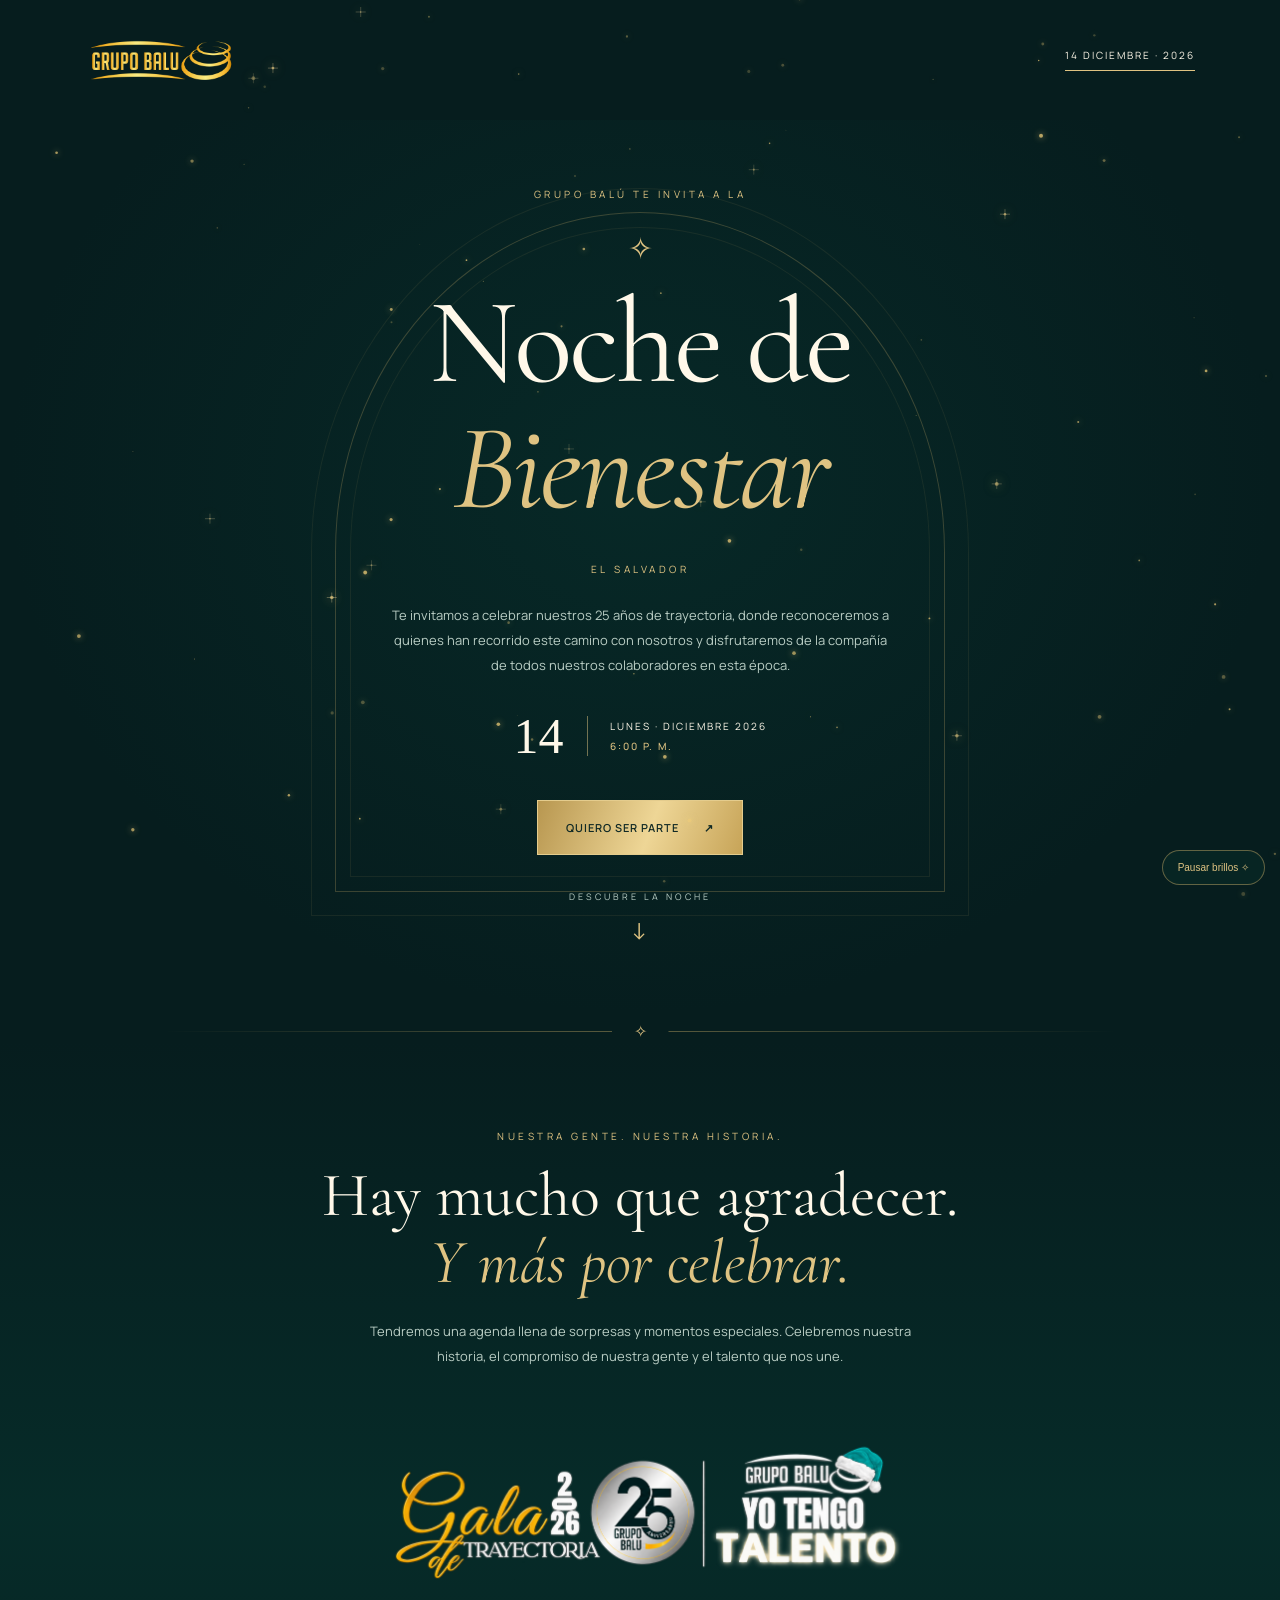
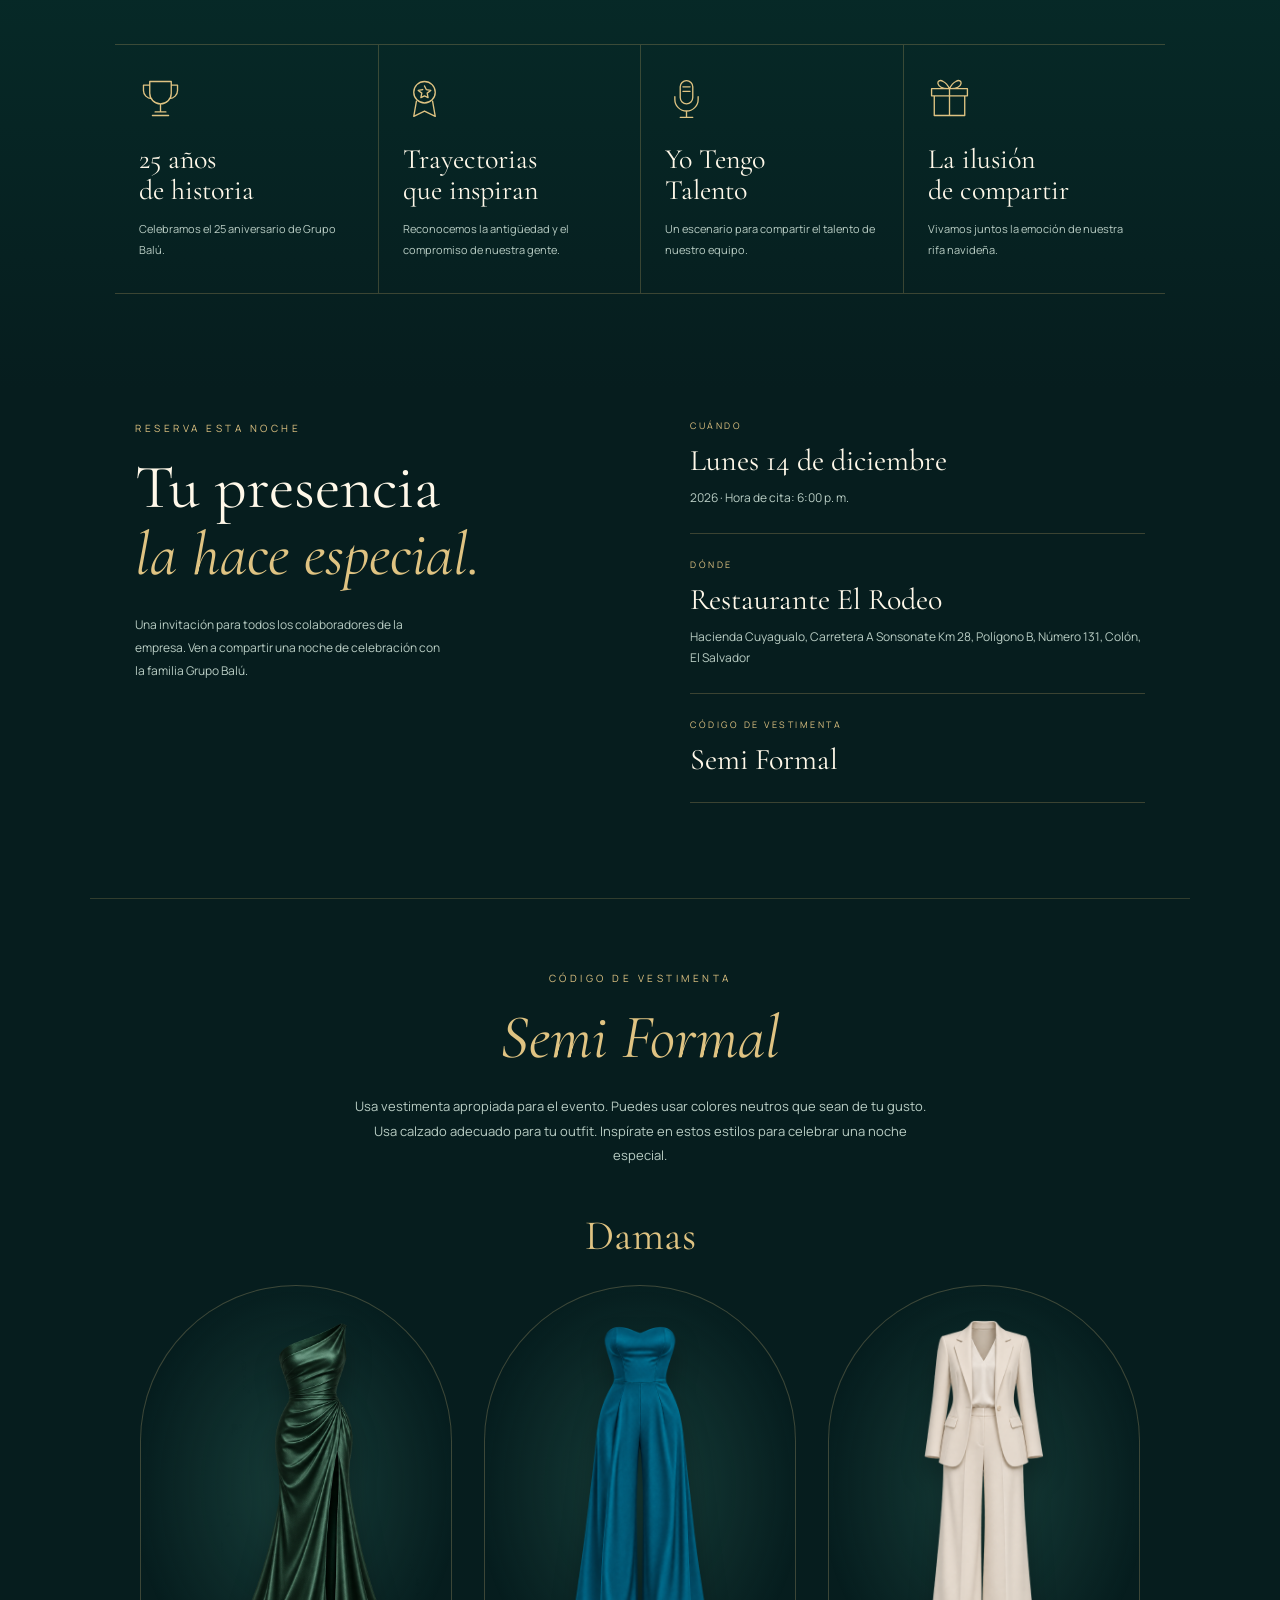
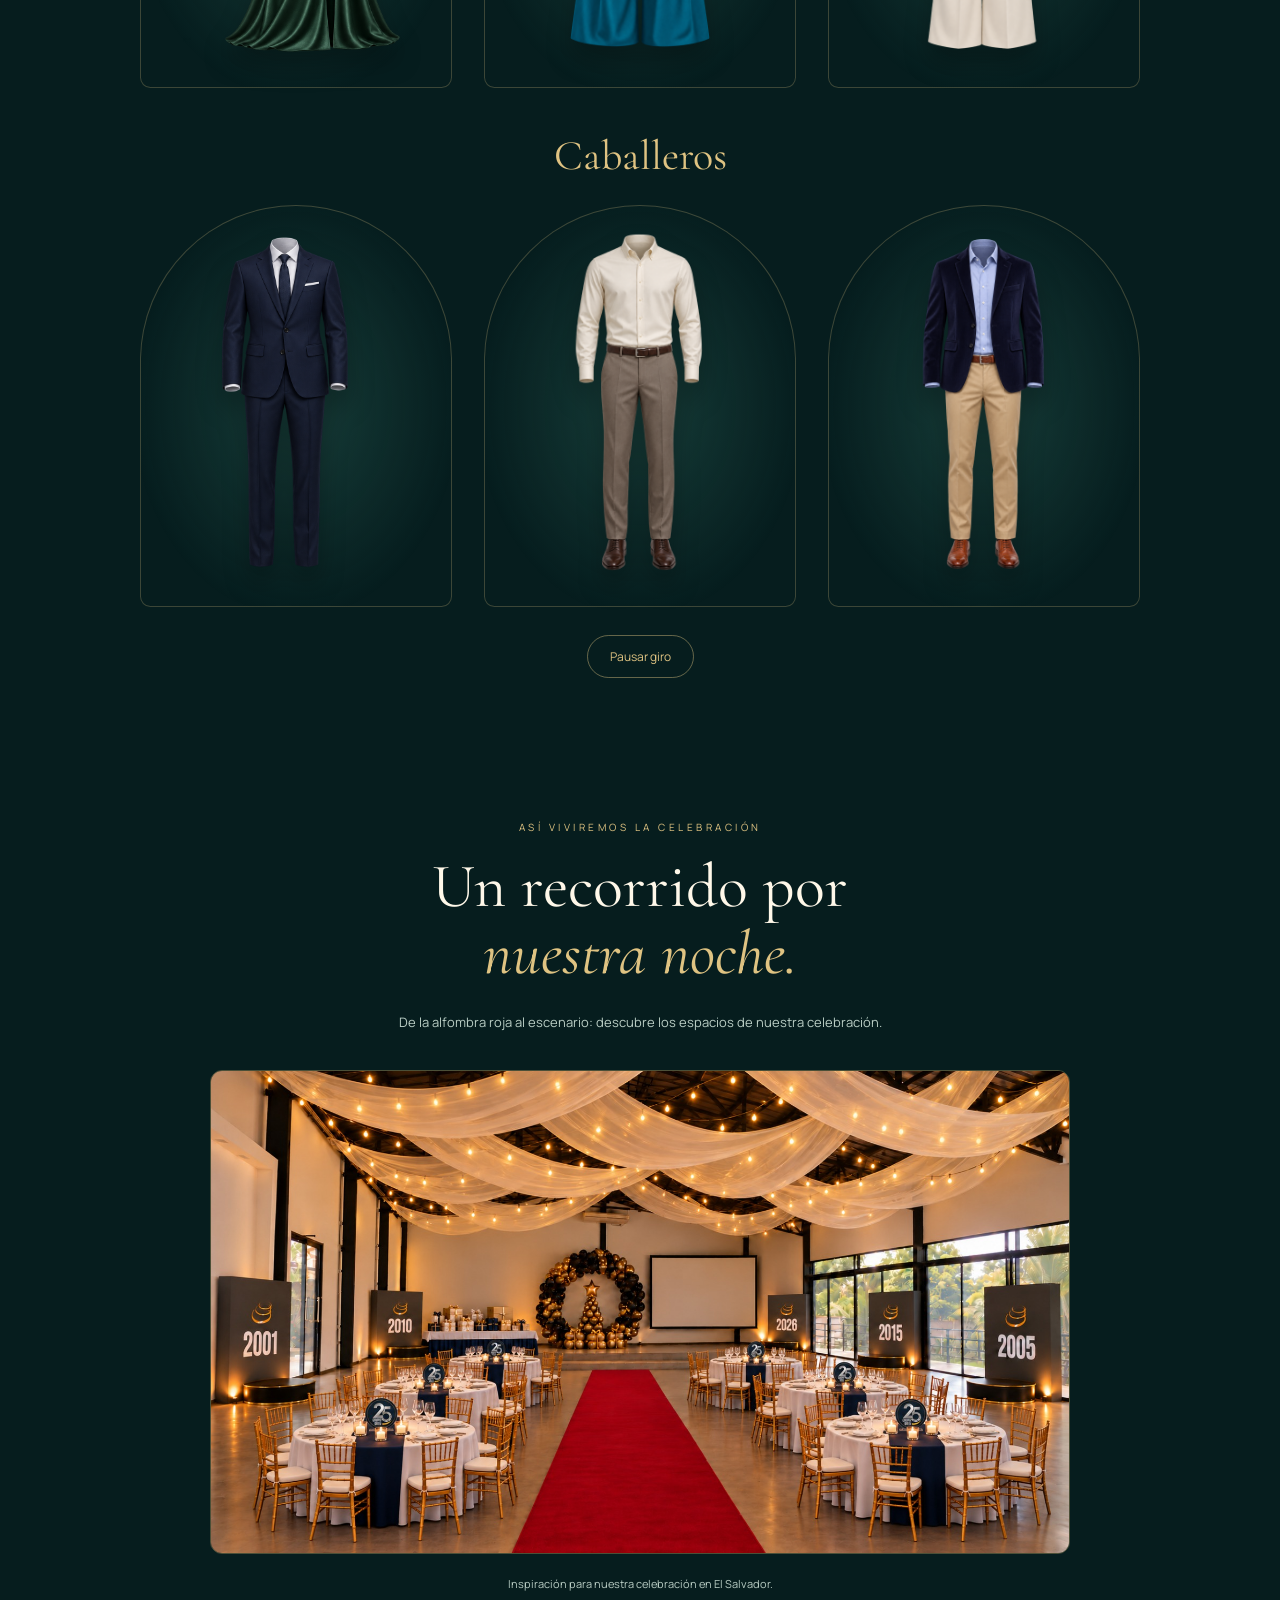
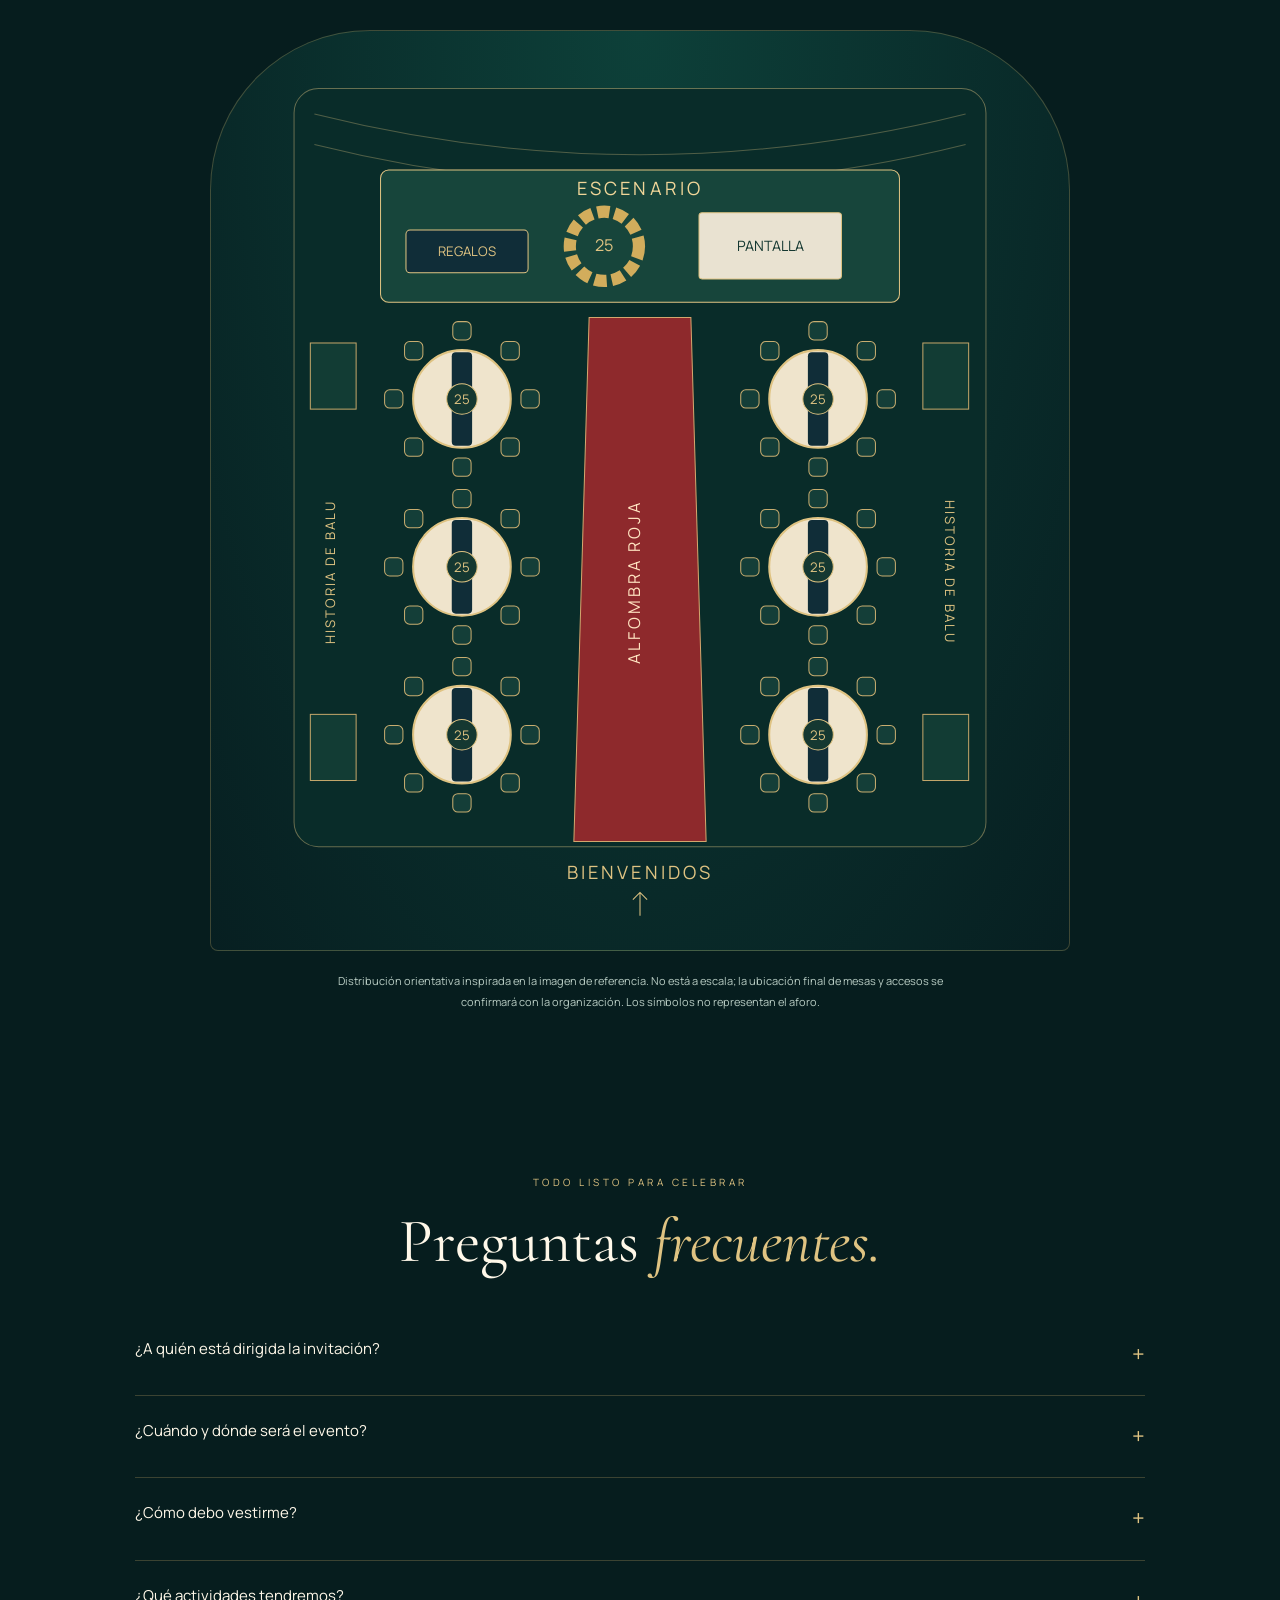
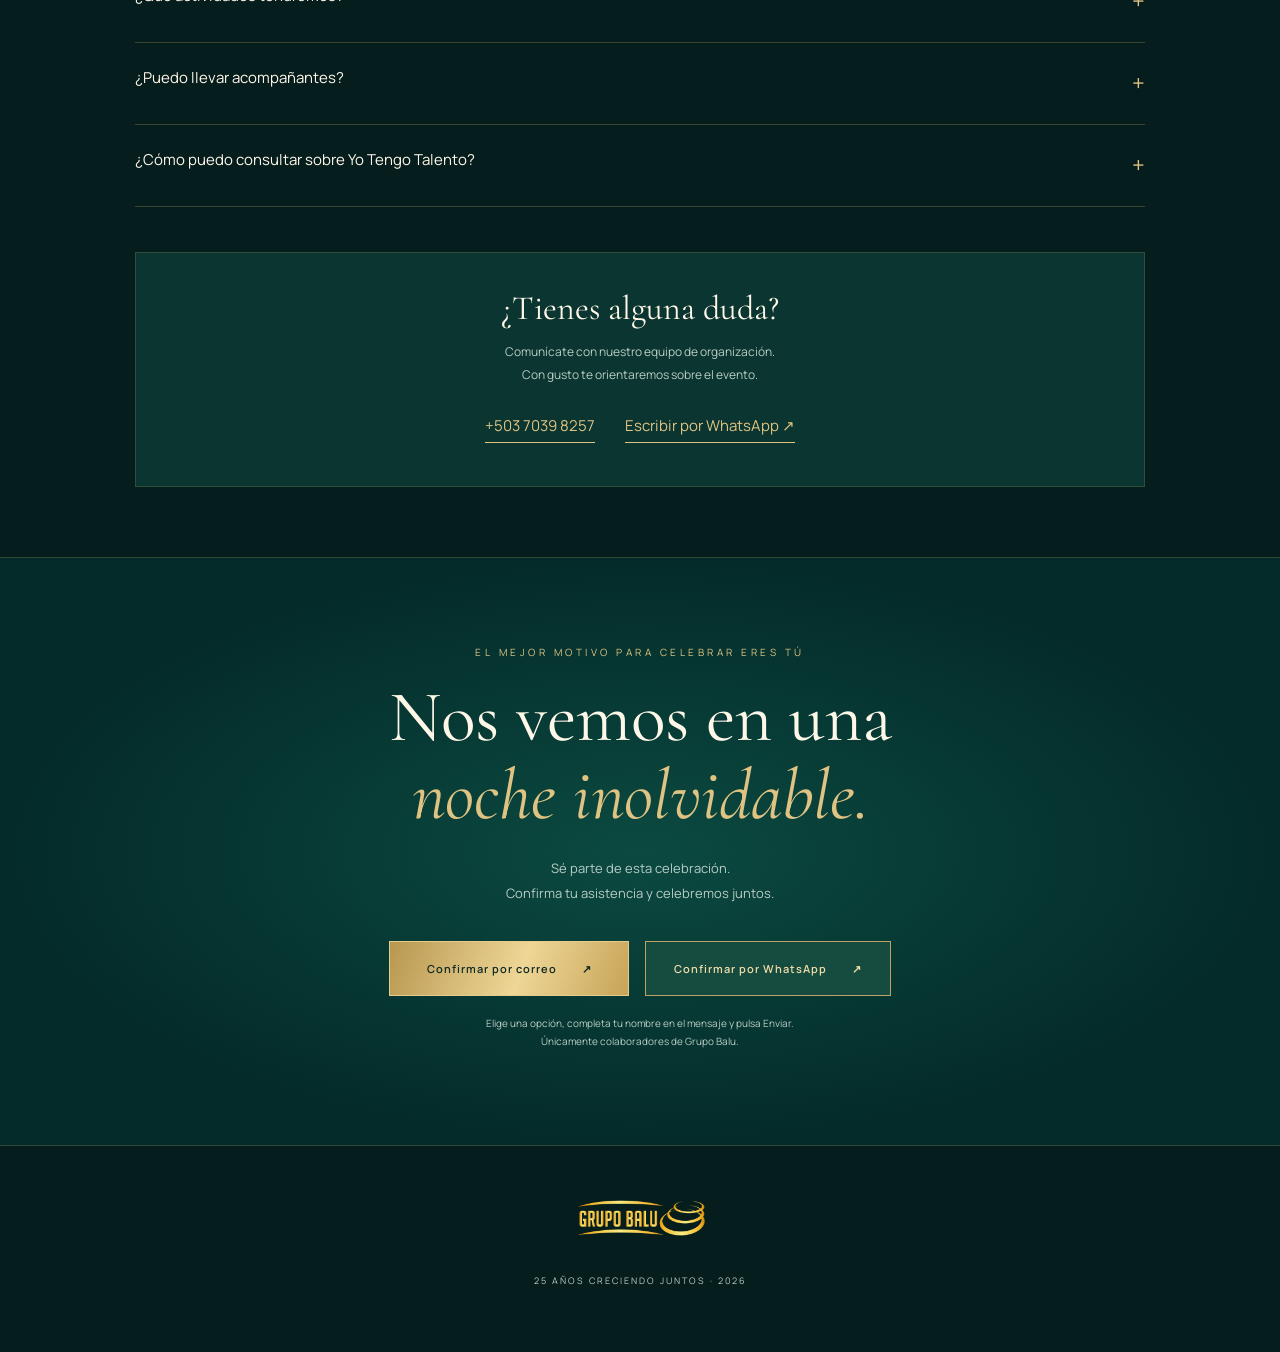
==== noche-de-bienestar-el-salvador/index.html @ ab73fe0d "Create El Salvador invitation for December 14 at Restaurante El Rodeo" ====
<!doctype html>
<html lang="es"><head><meta charset="utf-8"><meta name="viewport" content="width=device-width,initial-scale=1"><title>Noche de Bienestar · El Salvador · Grupo Balú</title>
<link href="https://fonts.googleapis.com/css2?family=Cormorant+Garamond:ital,wght@0,400;0,500;1,400&family=Manrope:wght@400;500;600&display=swap" rel="stylesheet">
<style>
:root{--gold:#dfc382;--muted:#b9cdc4}*{box-sizing:border-box}html{scroll-behavior:smooth}body{margin:0;background:#061d1e;color:#fff8e9;font-family:Manrope,Arial,sans-serif}a{color:inherit}canvas{position:fixed;inset:0;pointer-events:none;z-index:3;width:100%;height:100%}.preview{text-align:center;font-size:9px;letter-spacing:2px;padding:10px;background:#102d2c;color:#b8c8c1;text-transform:uppercase}header{max-width:1200px;margin:auto;padding:25px 45px;display:flex;align-items:center;justify-content:space-between}.logo{width:150px;mix-blend-mode:screen}header a{font-size:10px;letter-spacing:2px;text-decoration:none;border-bottom:1px solid var(--gold);padding-bottom:8px}.hero{min-height:790px;min-height:calc(100svh - 116px);padding:65px 24px 75px;position:relative;text-align:center;display:flex;align-items:center;justify-content:center;overflow:hidden;background:radial-gradient(ellipse at 50% 40%,#0a494044,transparent 70%)}.arch{position:absolute;top:48%;left:50%;width:610px;height:680px;transform:translate(-50%,-50%);border:1px solid #d5b56b40;border-radius:50% 50% 0 0}.arch:before,.arch:after{content:"";position:absolute;inset:14px;border:1px solid #d5b56b15;border-radius:inherit}.arch:after{inset:-25px}.hero-inner{position:relative}.eyebrow{text-transform:uppercase;color:var(--gold);font-size:10px;letter-spacing:3.5px;line-height:1.8}.star{display:block;color:var(--gold);font-size:30px;margin:24px 0 20px}h1,h2,h3,p{margin:0}h1,h2,h3{font-family:'Cormorant Garamond',Georgia,serif;font-weight:400}h1{font-size:clamp(70px,9.5vw,126px);line-height:.91;letter-spacing:-3px}h1 em{display:block;line-height:1.15;color:var(--gold);font-weight:400}.intro{color:var(--muted);font-size:13px;line-height:1.9;max-width:390px;margin:25px auto}.date{display:flex;justify-content:center;align-items:center;gap:23px;margin:30px 0 35px}.day{font-family:Georgia,serif;font-size:50px}.date-text{text-align:left;border-left:1px solid #dfc38280;padding-left:22px;font-size:10px;letter-spacing:2px;line-height:2}.date-text strong{color:var(--gold);font-weight:500}.button{display:inline-flex;justify-content:center;align-items:center;gap:25px;padding:19px 28px;border:1px solid #e4cc8d;background:linear-gradient(110deg,#b89750,#eed696 55%,#c7a458);color:#102925;font:600 11px Manrope,Arial,sans-serif;letter-spacing:1px;text-decoration:none;cursor:pointer;transition:transform .2s,box-shadow .2s}.button:hover{transform:translateY(-2px);box-shadow:0 0 30px #e0bf6b40}.scroll{display:block;margin-top:35px;font-size:9px;letter-spacing:3px;text-decoration:none;color:var(--muted)}.scroll span{display:block;font-size:23px;color:var(--gold);margin-top:10px}.divider{display:flex;align-items:center;gap:22px;max-width:1000px;margin:auto;padding:0 25px;color:var(--gold)}.divider:before,.divider:after{content:"";height:1px;flex:1;background:linear-gradient(90deg,transparent,#d5b56b65)}.divider:after{transform:rotate(180deg)}.celebrate{text-align:center;padding:85px 25px 95px;background:linear-gradient(180deg,transparent,#06383288,transparent)}h2{font-size:clamp(40px,5.3vw,62px);line-height:1.08;margin-top:18px}h2 em{color:var(--gold);font-weight:400}.description{max-width:580px;margin:22px auto 35px;color:var(--muted);font-size:13px;line-height:1.9}.event-logo{width:min(526px,100%);display:block;margin:40px auto 50px}.moments{max-width:1050px;margin:auto;display:grid;grid-template-columns:repeat(4,1fr);text-align:left;border-top:1px solid #d5b56b40;border-bottom:1px solid #d5b56b40}.moment{padding:32px 24px}.moment+.moment{border-left:1px solid #d5b56b40}.number{display:block;color:var(--gold);font:25px Georgia,serif;margin-bottom:24px}.moment h3{font-size:28px;line-height:1.1}.moment p{color:var(--muted);font-size:11px;line-height:1.9;margin-top:14px}.details{max-width:1100px;margin:auto;padding:30px 45px 95px;display:grid;grid-template-columns:1fr 1fr;gap:100px}.note{color:var(--muted);font-size:12px;line-height:1.9;max-width:310px;margin-top:25px}.detail{padding:24px 0;border-bottom:1px solid #d5b56b40}.detail:first-child{padding-top:0}.label{font-size:9px;text-transform:uppercase;letter-spacing:2.5px;color:var(--gold);margin-bottom:10px}.detail h3{font-size:30px}.detail p{color:var(--muted);font-size:12px;margin-top:8px;line-height:1.8}.rsvp{padding:85px 25px 95px;text-align:center;background:radial-gradient(ellipse at center,#0b4a41,#042b29 70%);border-block:1px solid #d5b56b35}.rsvp h2{font-size:clamp(43px,6vw,72px)}.demo-note{font-size:10px;color:var(--muted);margin-top:18px;line-height:1.8}footer{text-align:center;padding:40px 20px 65px}footer .logo{width:135px}footer p{font-size:9px;letter-spacing:2px;color:var(--muted);margin-top:20px}.motion{position:fixed;bottom:15px;right:15px;z-index:5;border:1px solid #d5b56b70;border-radius:30px;background:#082624ed;color:var(--gold);padding:11px 15px;font:10px Arial;cursor:pointer}.toast{max-width:460px;margin:22px auto 0;padding:18px;border:1px solid var(--gold);font-size:12px;line-height:1.8;background:#0b302c}.toast[hidden]{display:none}a:focus-visible,button:focus-visible{outline:2px solid white;outline-offset:6px}
@media(max-width:700px){header{padding:22px 23px}.logo{width:120px}header a{font-size:8px;letter-spacing:1px}.hero{min-height:740px;padding-top:50px}.arch{width:87%;height:630px}h1{letter-spacing:-1.5px}.eyebrow{font-size:9px;letter-spacing:2.7px}.intro{font-size:12px;max-width:290px}.celebrate{padding:70px 23px}.moments{grid-template-columns:1fr 1fr}.moment{padding:25px 15px}.moment:nth-child(3){border-left:0}.moment:nth-child(n+3){border-top:1px solid #d5b56b40}.moment h3{font-size:25px}.details{grid-template-columns:1fr;gap:38px;padding:25px 28px 70px}.note{max-width:100%}.rsvp{padding:65px 23px 75px}.button{font-size:10px;padding:19px 20px;gap:16px}.preview{font-size:8px;letter-spacing:1px}}@media(prefers-reduced-motion:reduce){html{scroll-behavior:auto}.button{transition:none}}
.logo{mix-blend-mode:normal}.event-logo{background:transparent}.intro{max-width:510px}.moment-icon{width:43px;height:43px;display:block;color:var(--gold);margin-bottom:24px}.dress-section,.map-section,.faq-section{max-width:1100px;margin:auto;padding:70px 45px}.dress-section,.map-section{text-align:center}.dress-section{border-top:1px solid #d5b56b35}.dress-art{width:min(390px,100%);display:block;margin:28px auto}.dress-options{color:var(--gold);letter-spacing:3px;font-size:14px}.map-shell{margin:35px auto 0;padding:22px;border:1px solid #d5b56b45;border-radius:160px 160px 8px 8px;background:radial-gradient(ellipse at top,#0d4039,#071f21);max-width:860px}.venue-map{display:block;width:100%;height:auto}.map-caption{color:var(--muted);font-size:11px;line-height:1.9;max-width:620px;margin:20px auto}.faq-heading{text-align:center;margin-bottom:38px}.faq-section details{border-bottom:1px solid #d5b56b40;padding:23px 0}.faq-section summary{cursor:pointer;list-style:none;font-size:15px;display:flex;justify-content:space-between;gap:20px;line-height:1.6}.faq-section summary::-webkit-details-marker{display:none}.faq-section summary:after{content:"+";color:var(--gold);font-size:22px}.faq-section details[open] summary:after{content:"−"}.faq-section details p{color:var(--muted);font-size:13px;line-height:1.9;margin-top:15px;max-width:790px}.contact{margin:45px auto 0;text-align:center;padding:35px 20px;background:#0b3530;border:1px solid #d5b56b30}.contact h3{font-size:34px}.contact p{font-size:12px;line-height:1.9;color:var(--muted);margin:12px auto 20px}.contact a{display:inline-block;border-bottom:1px solid var(--gold);color:var(--gold);text-decoration:none;font-size:15px;margin:8px 15px;padding-bottom:6px}@media(max-width:700px){.dress-section,.map-section,.faq-section{padding:55px 23px}.map-shell{padding:8px;border-radius:90px 90px 6px 6px}.hero{min-height:800px}.arch{height:710px}.intro{max-width:315px}.faq-section summary{font-size:14px}}#rsvp-form{max-width:450px;margin:auto;text-align:left}#rsvp-form label{display:block;margin:18px 0 8px;font-size:12px;color:var(--gold)}#rsvp-form input:not(.honey){width:100%;padding:14px;border:1px solid #d5b56b70;background:#082c29;color:#fff;font:16px Manrope,Arial;border-radius:3px}#rsvp-form .button{margin-top:25px;width:100%}#form-status{font-size:13px;line-height:1.8;margin-top:20px}.honey{position:absolute;left:-9999px;opacity:0}button:disabled{opacity:.65;cursor:wait}.confirm-options{display:flex;justify-content:center;gap:16px;flex-wrap:wrap}.confirm-options .button{min-width:240px}.whatsapp-button{background:#164c40;color:#f1dca5;border-color:#bca365}@media(max-width:540px){.confirm-options{flex-direction:column;max-width:340px;margin:auto}.confirm-options .button{width:100%;min-width:0}}
.outfit-gallery{display:grid;grid-template-columns:1fr 1fr;gap:32px;max-width:820px;margin:12px auto 28px}.outfit-card{margin:0;padding:24px 16px 30px;border:1px solid #dfc38240;border-radius:180px 180px 12px 12px;background:radial-gradient(ellipse at center,#17524866,transparent 72%)}.outfit-stage{perspective:1100px;max-width:330px;margin:auto}.outfit{width:100%;aspect-ratio:3/4;background-image:var(--outfit-image);background-size:200% 100%;background-repeat:no-repeat;animation:gala-turn 14s ease-in-out infinite;transform-origin:center center;filter:drop-shadow(0 15px 12px #0004)}.outfit-damas{background-position:left center}.outfit-caballeros{background-position:right center;animation-delay:-2s}.outfit-card h3{font-size:34px;color:var(--gold);margin-top:20px}.outfit-card p{font-size:12px;color:var(--muted);margin-top:8px;line-height:1.7}.outfit-control{background:transparent;color:var(--gold);border:1px solid #dfc38270;border-radius:24px;padding:12px 22px;cursor:pointer;font:12px Manrope,Arial}.outfits-paused .outfit{animation-play-state:paused}@keyframes gala-turn{0%,18%{transform:rotateY(0deg)}82%,100%{transform:rotateY(360deg)}}@media(max-width:540px){.outfit-gallery{gap:12px}.outfit-card{padding:16px 6px 22px}.outfit-card h3{font-size:27px}.outfit-card p{font-size:10px;padding:0 7px}.outfit-stage{max-width:250px}}@media(prefers-reduced-motion:reduce){.outfit{animation:none}}
:root{--outfit-image:url("[data-uri]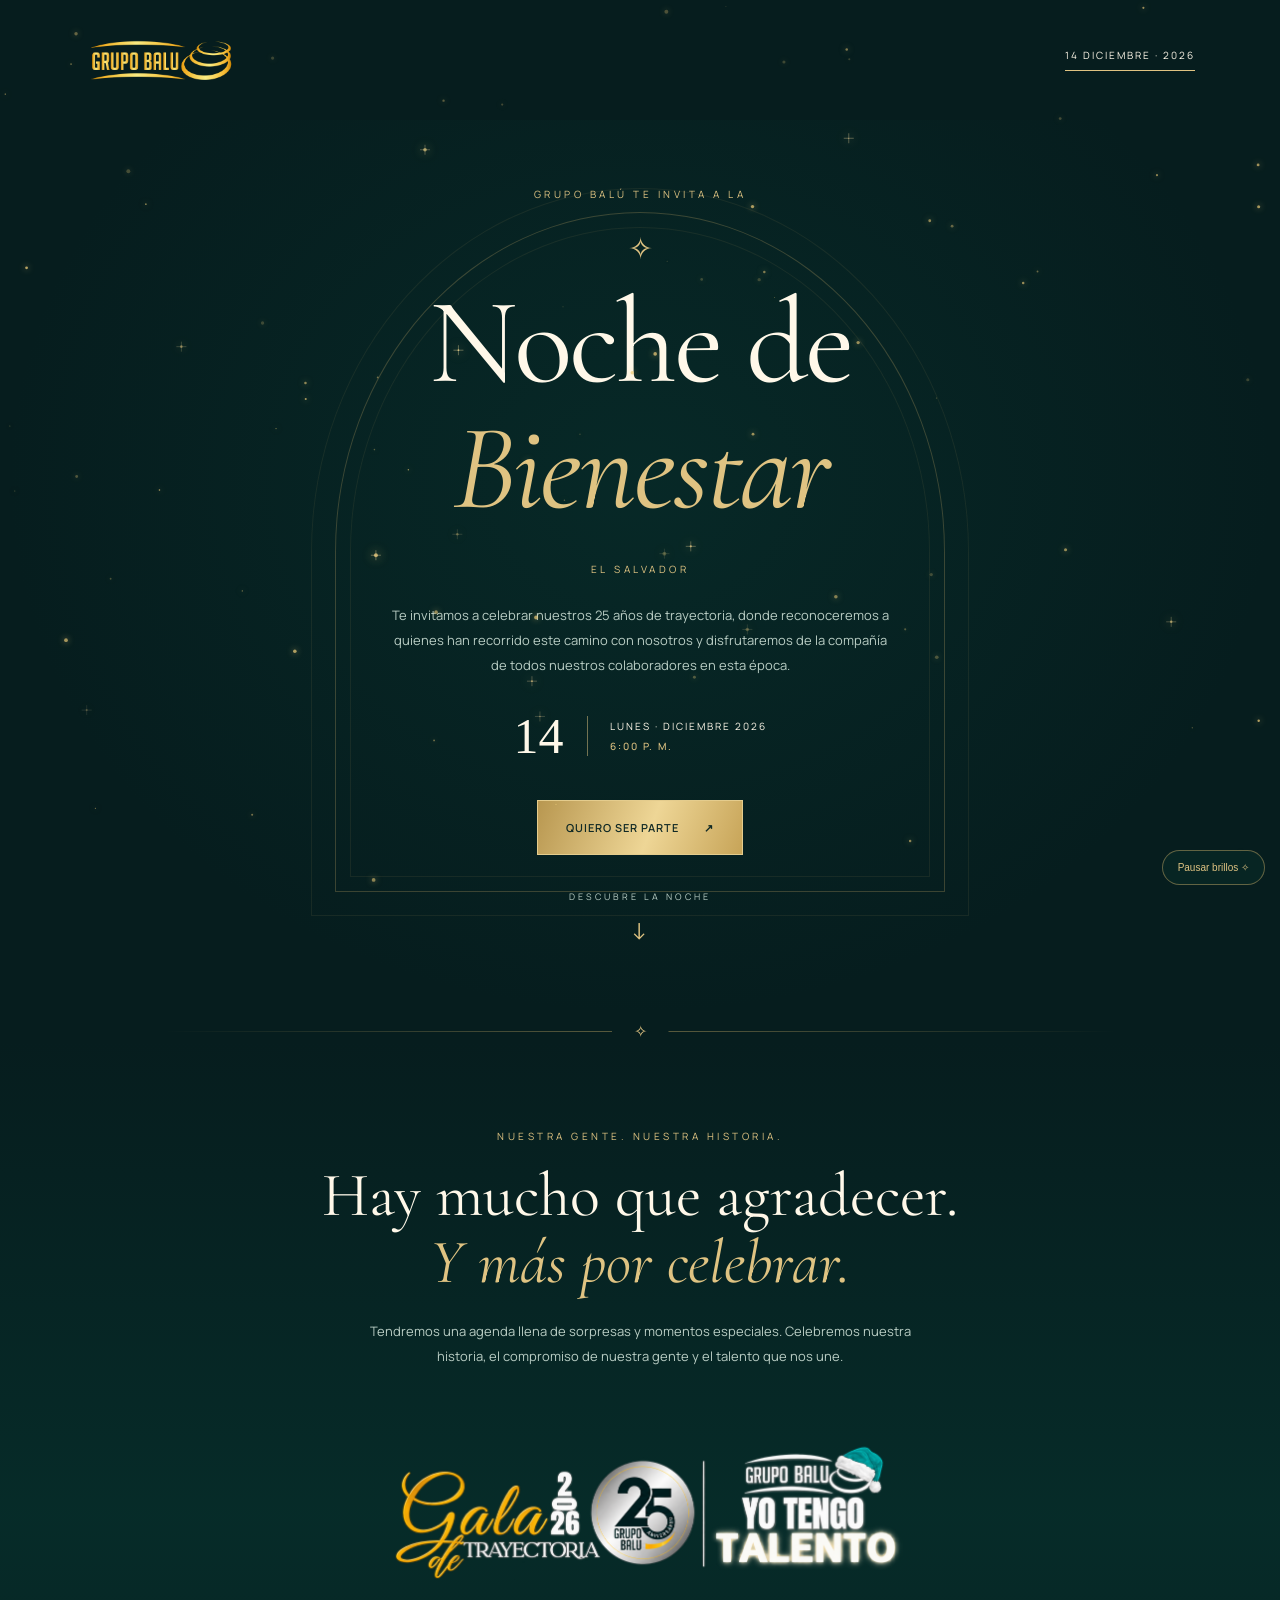
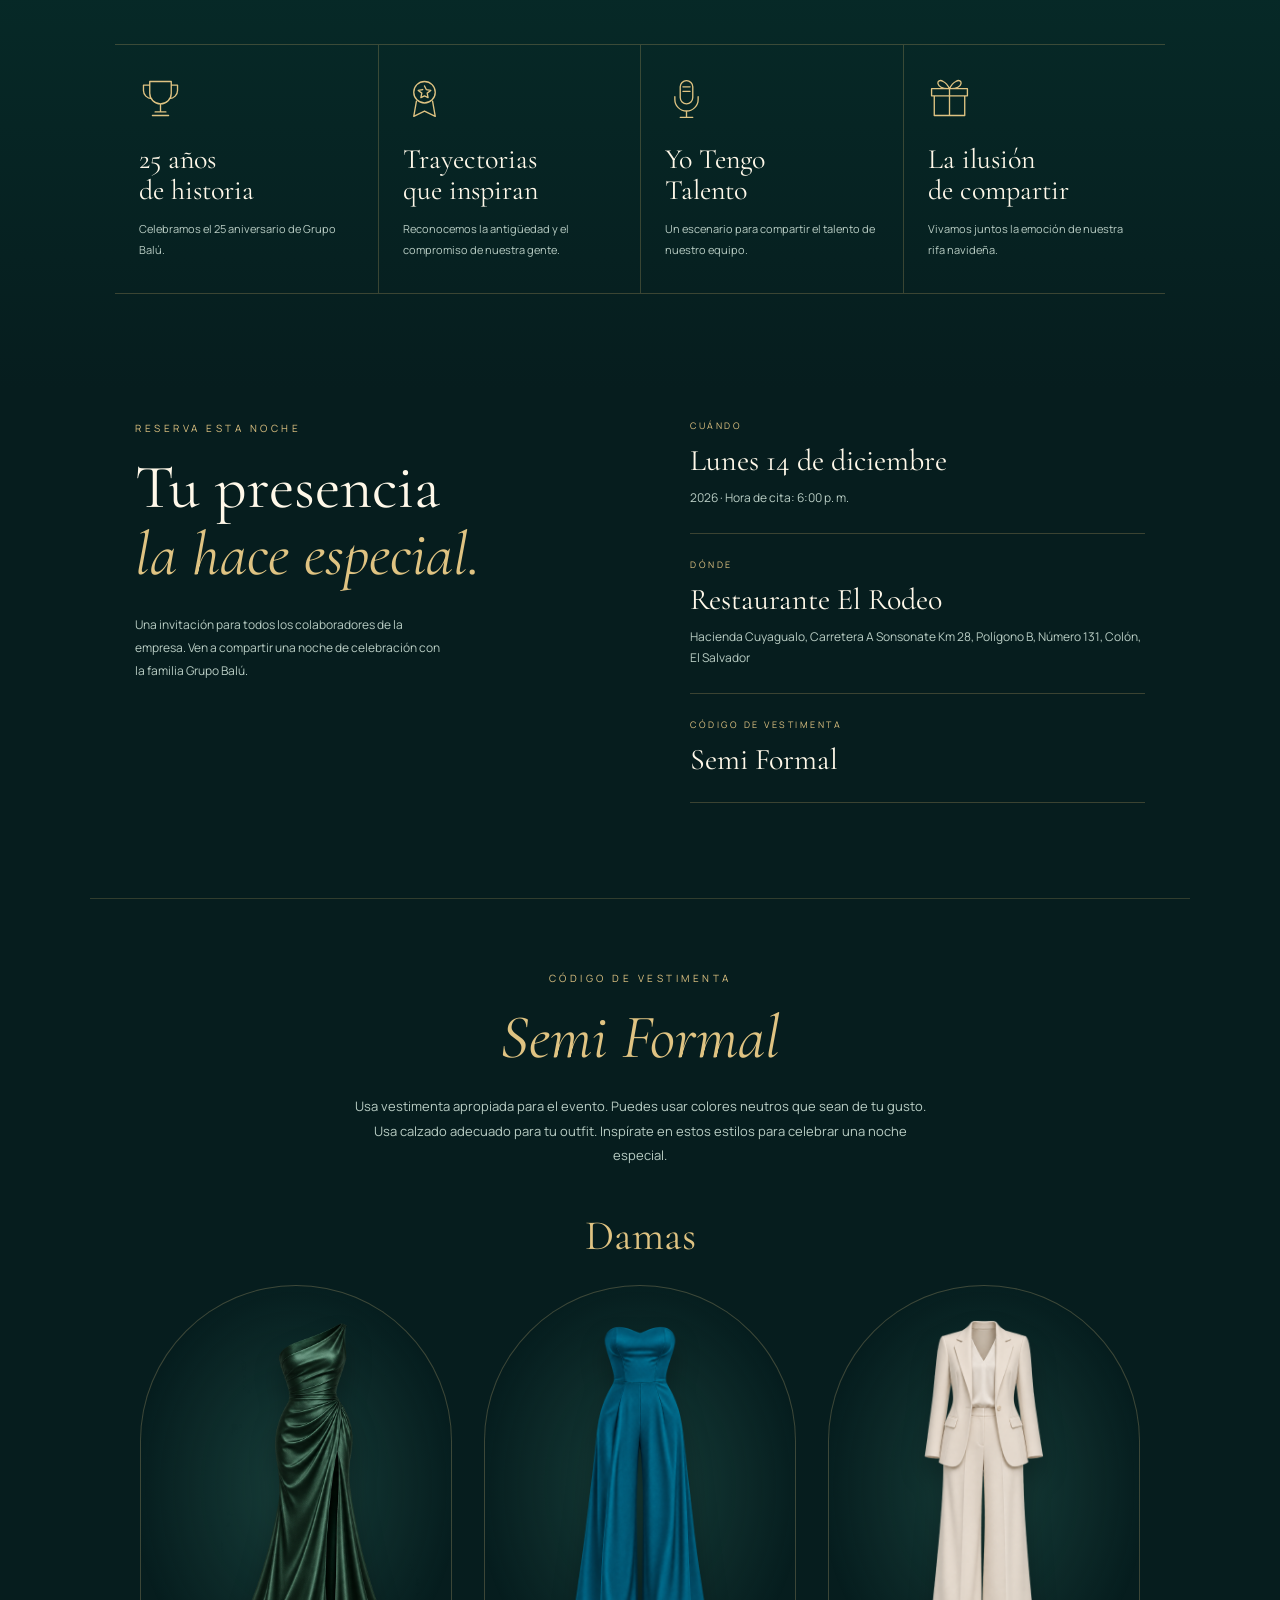
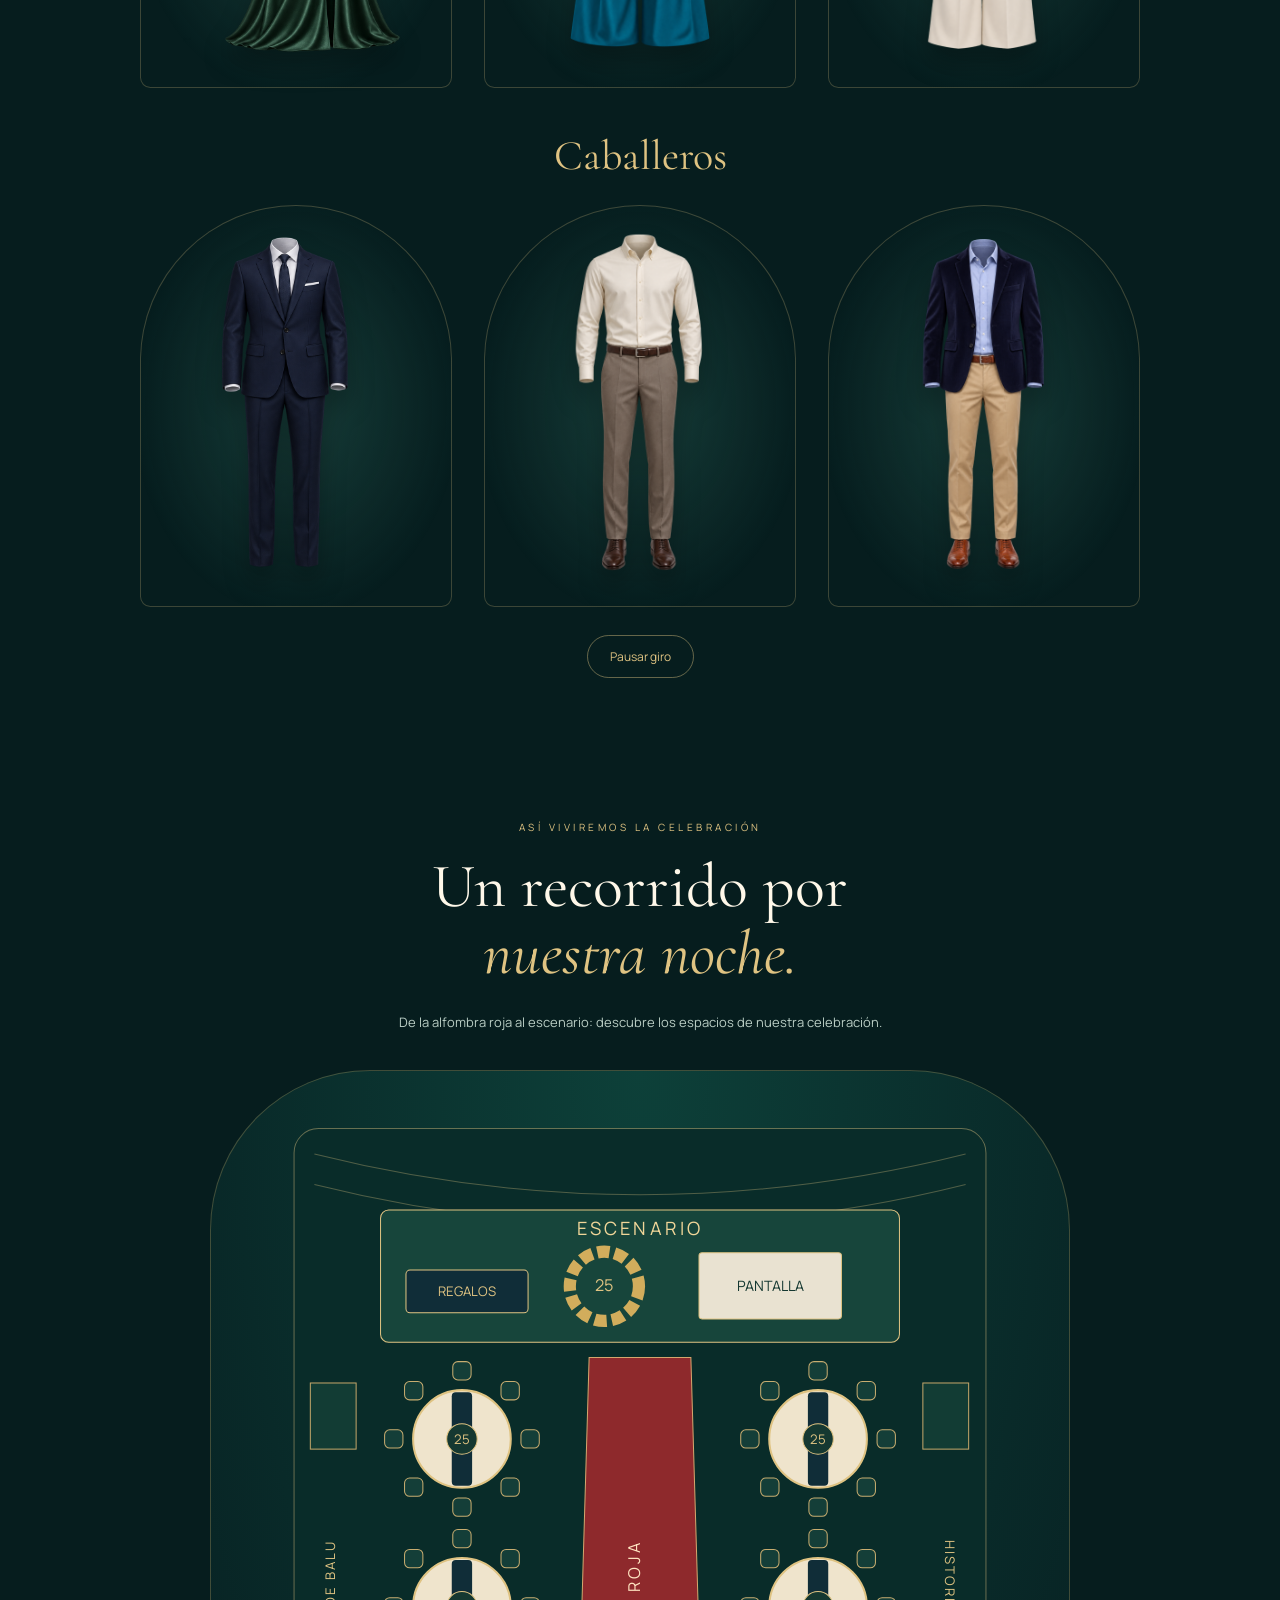
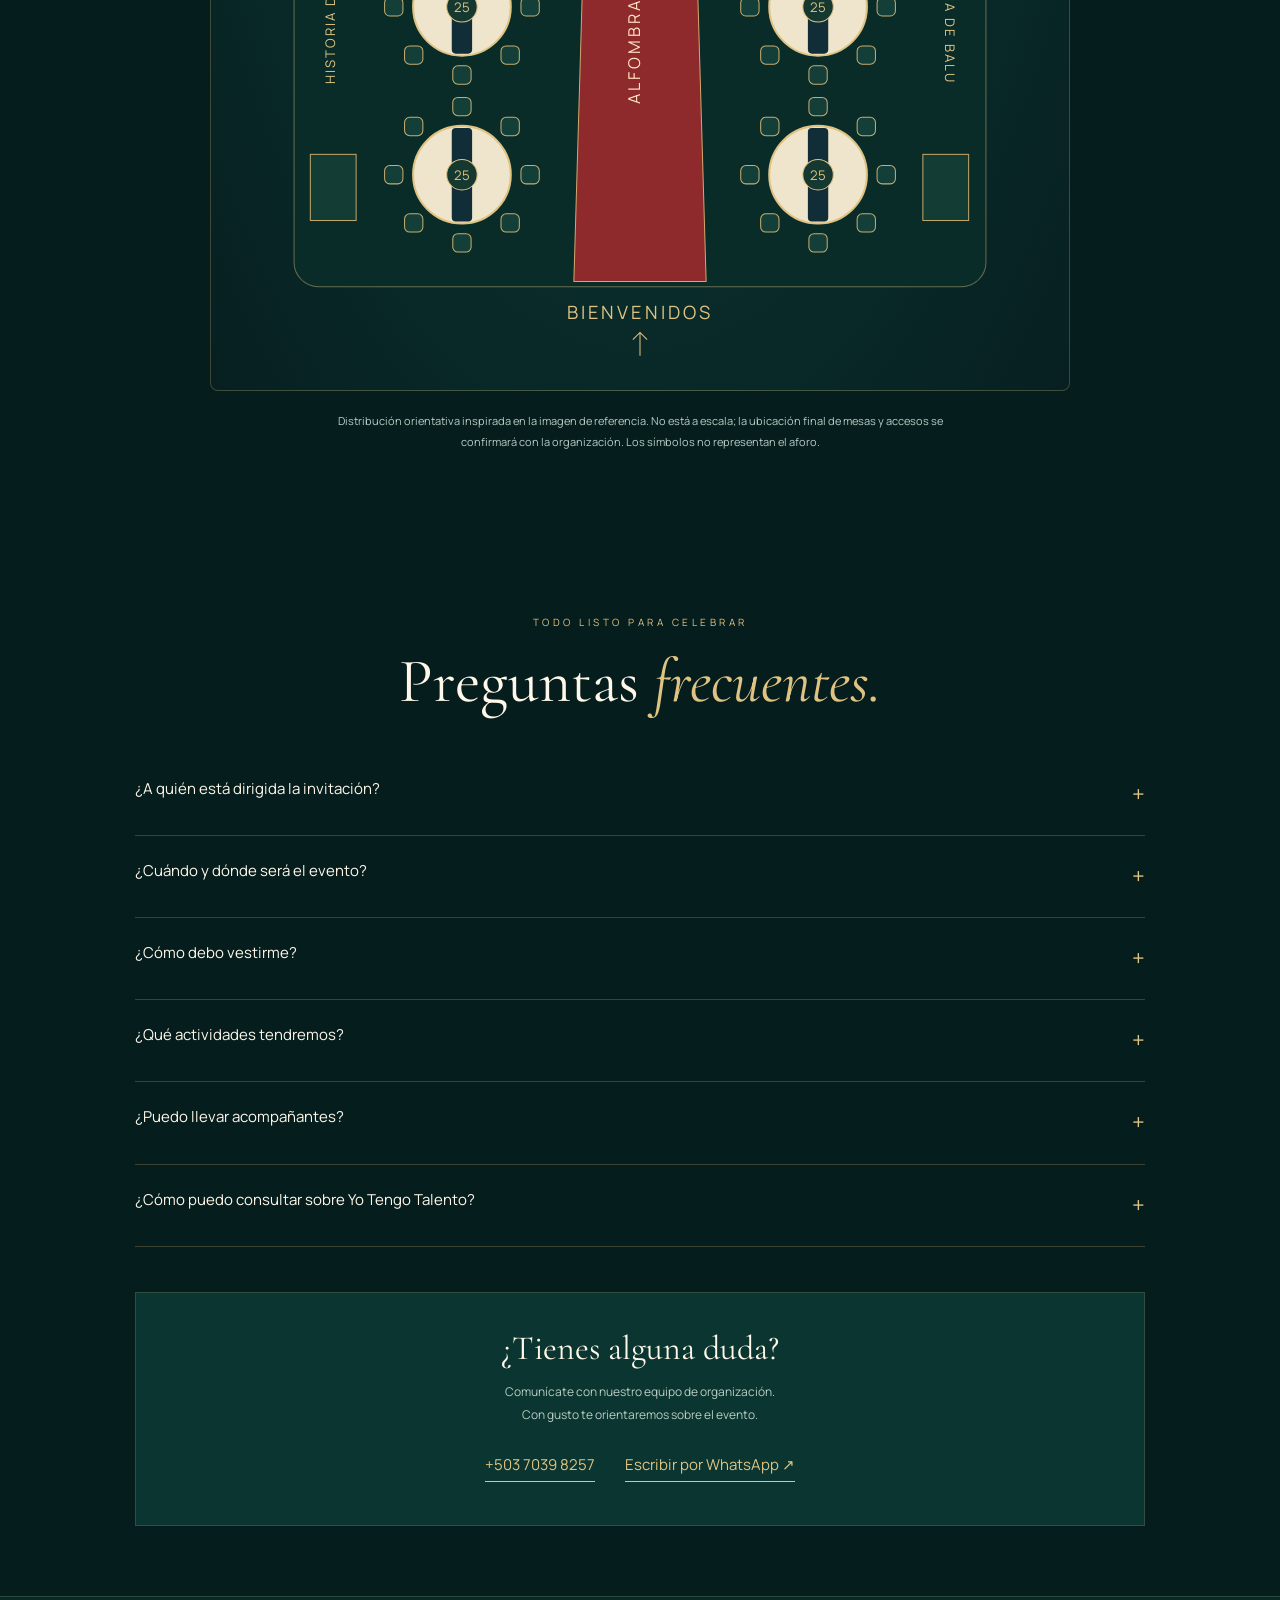
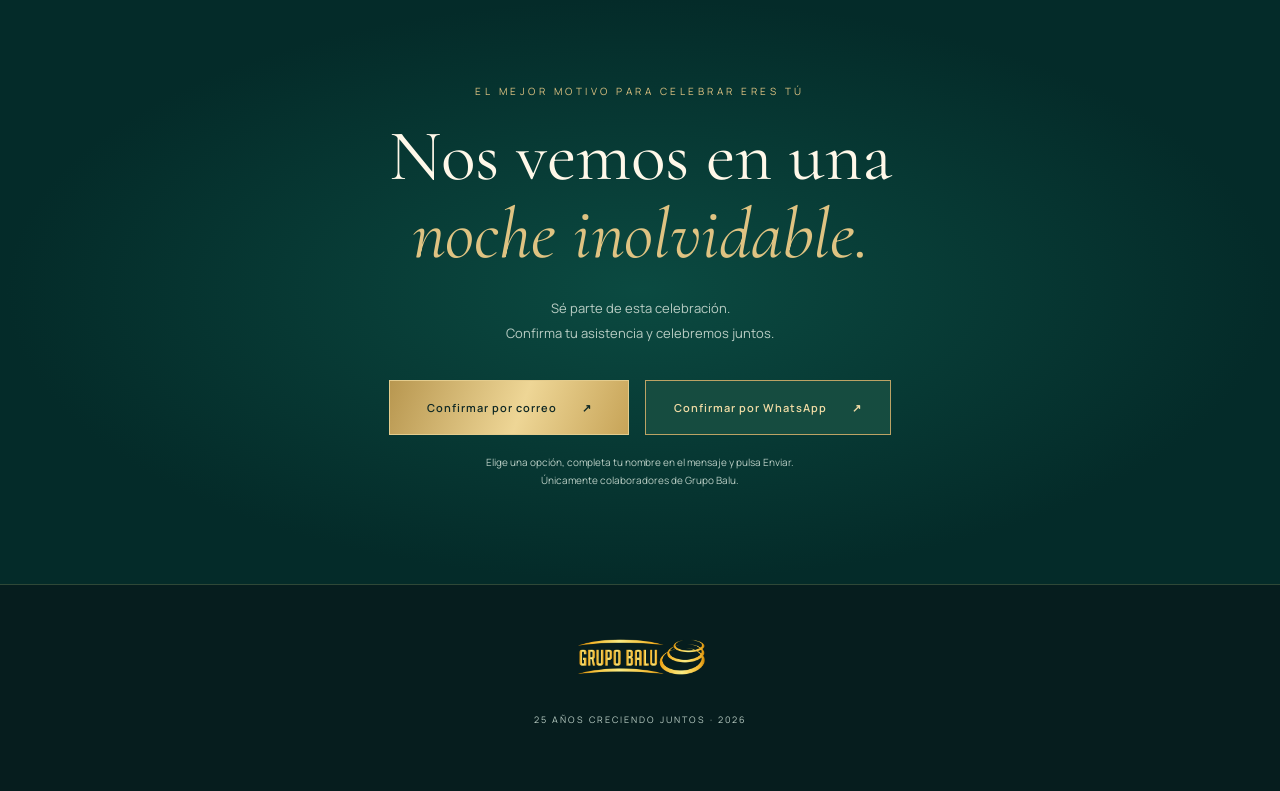
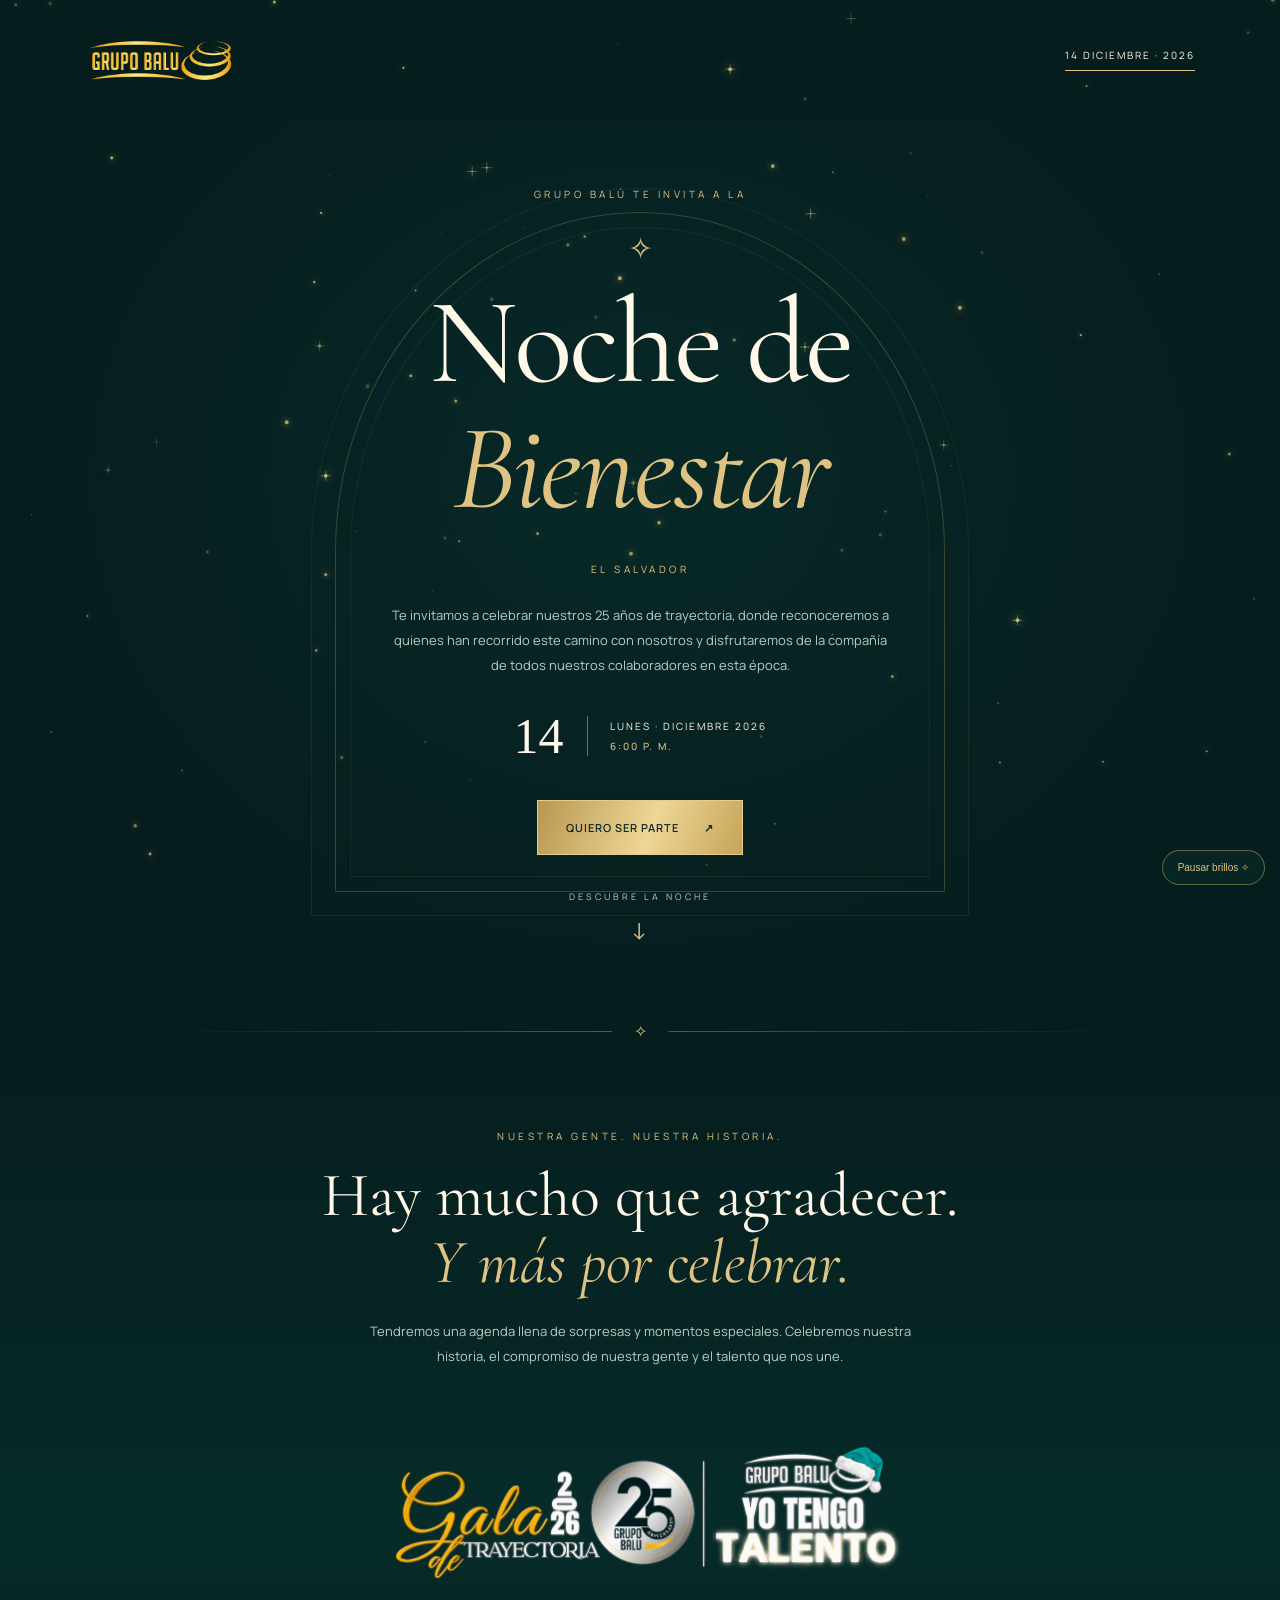
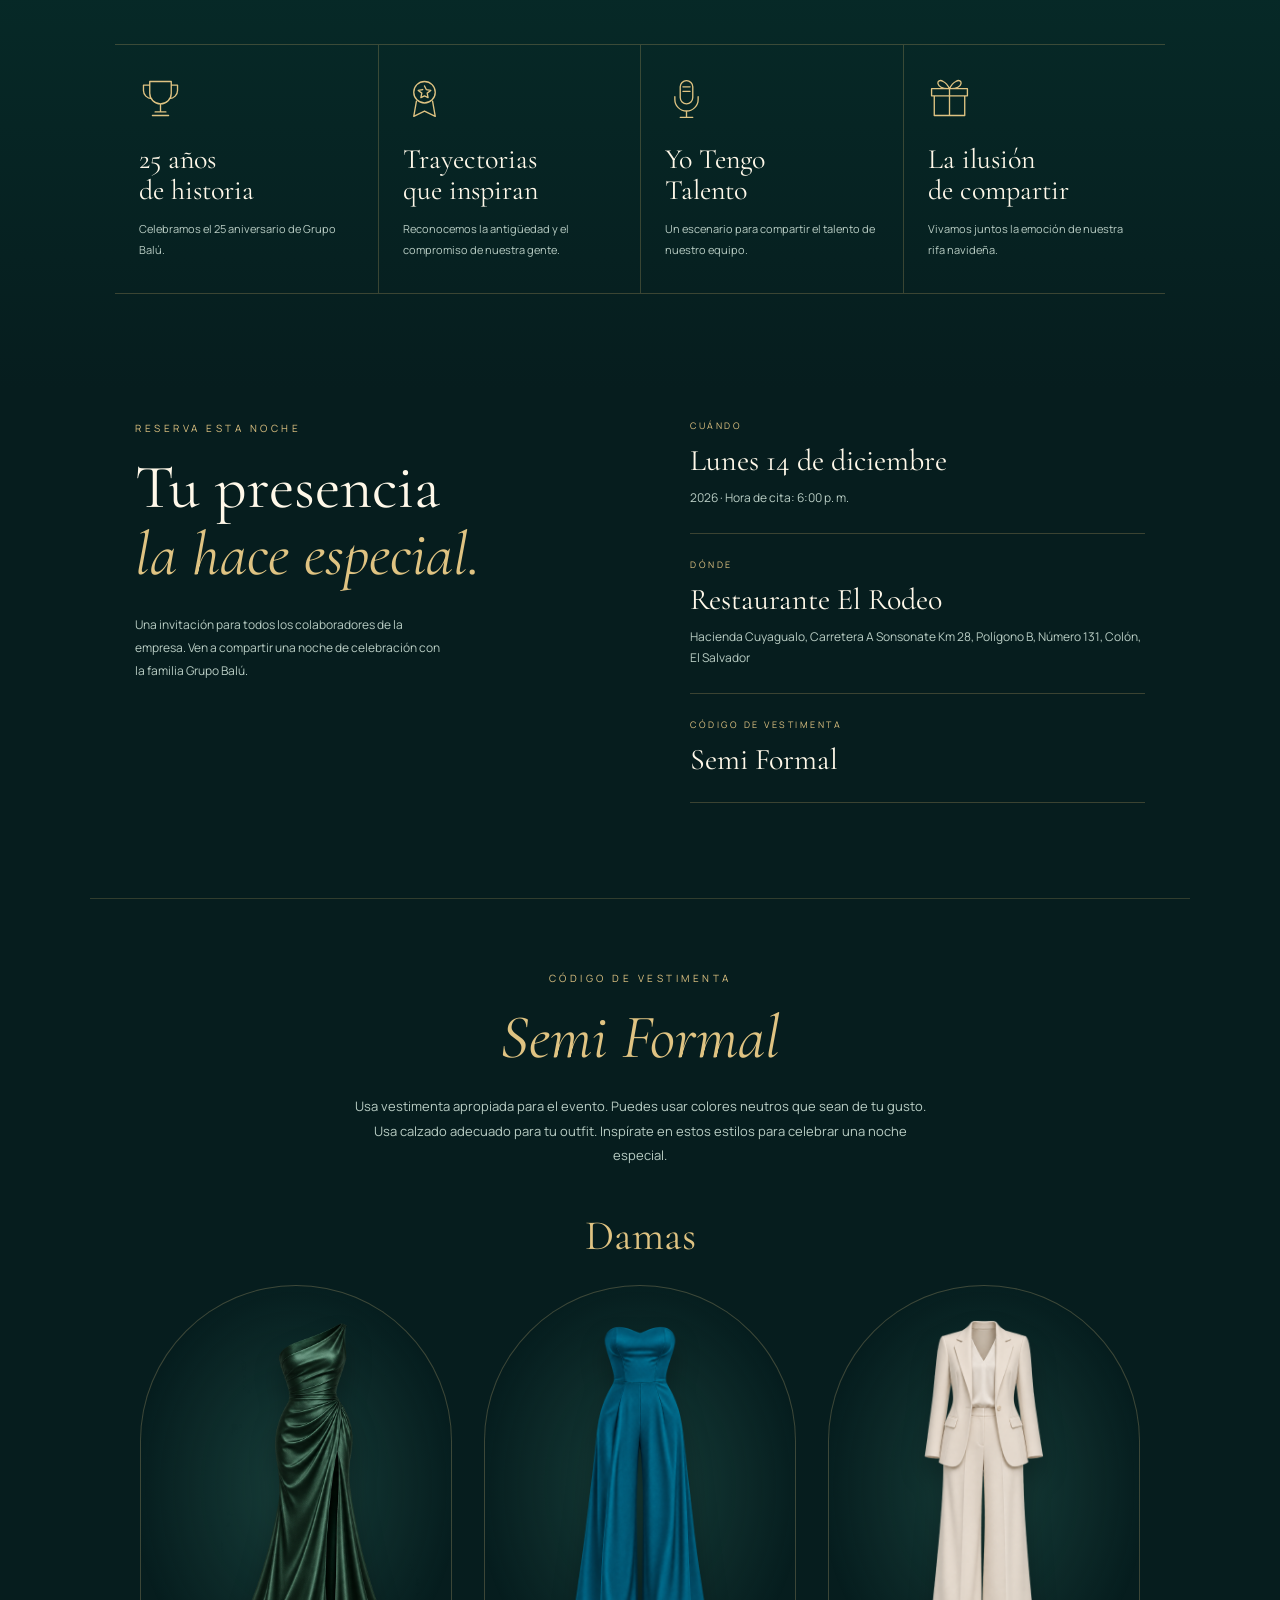
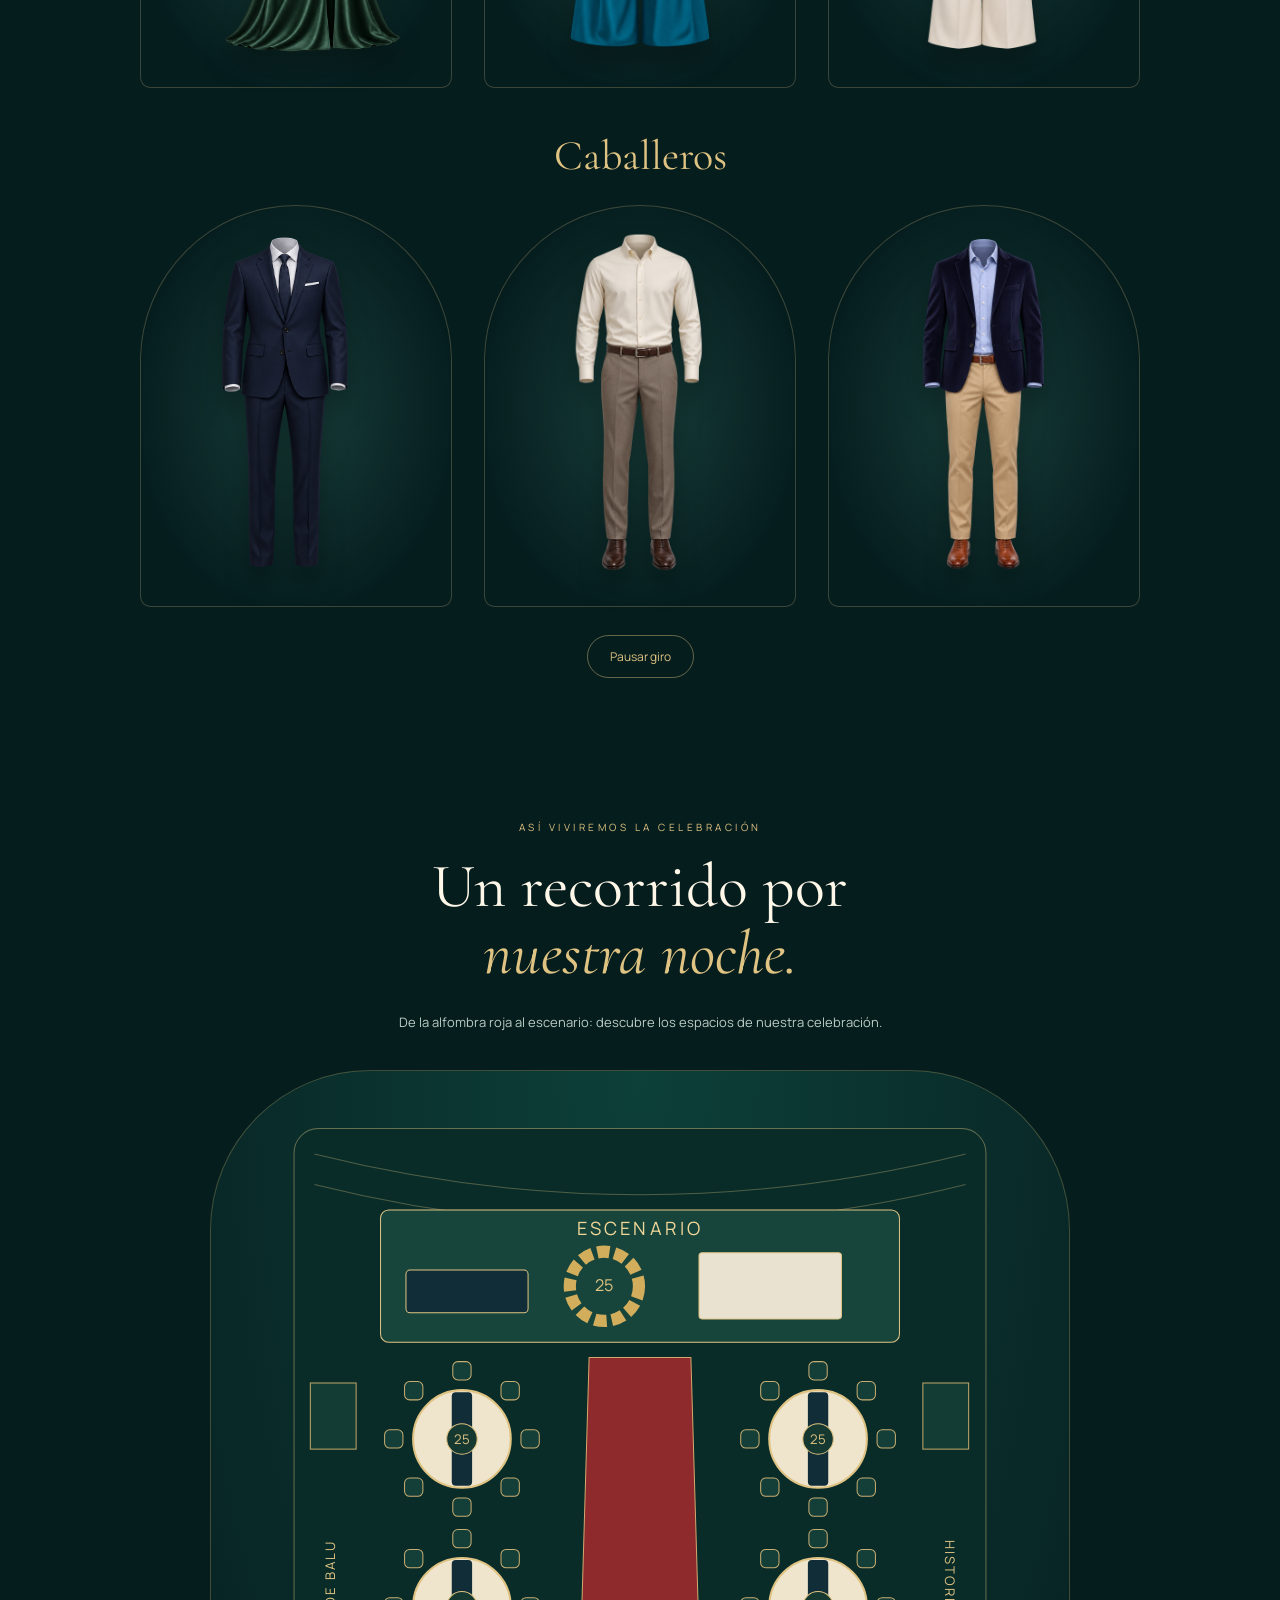
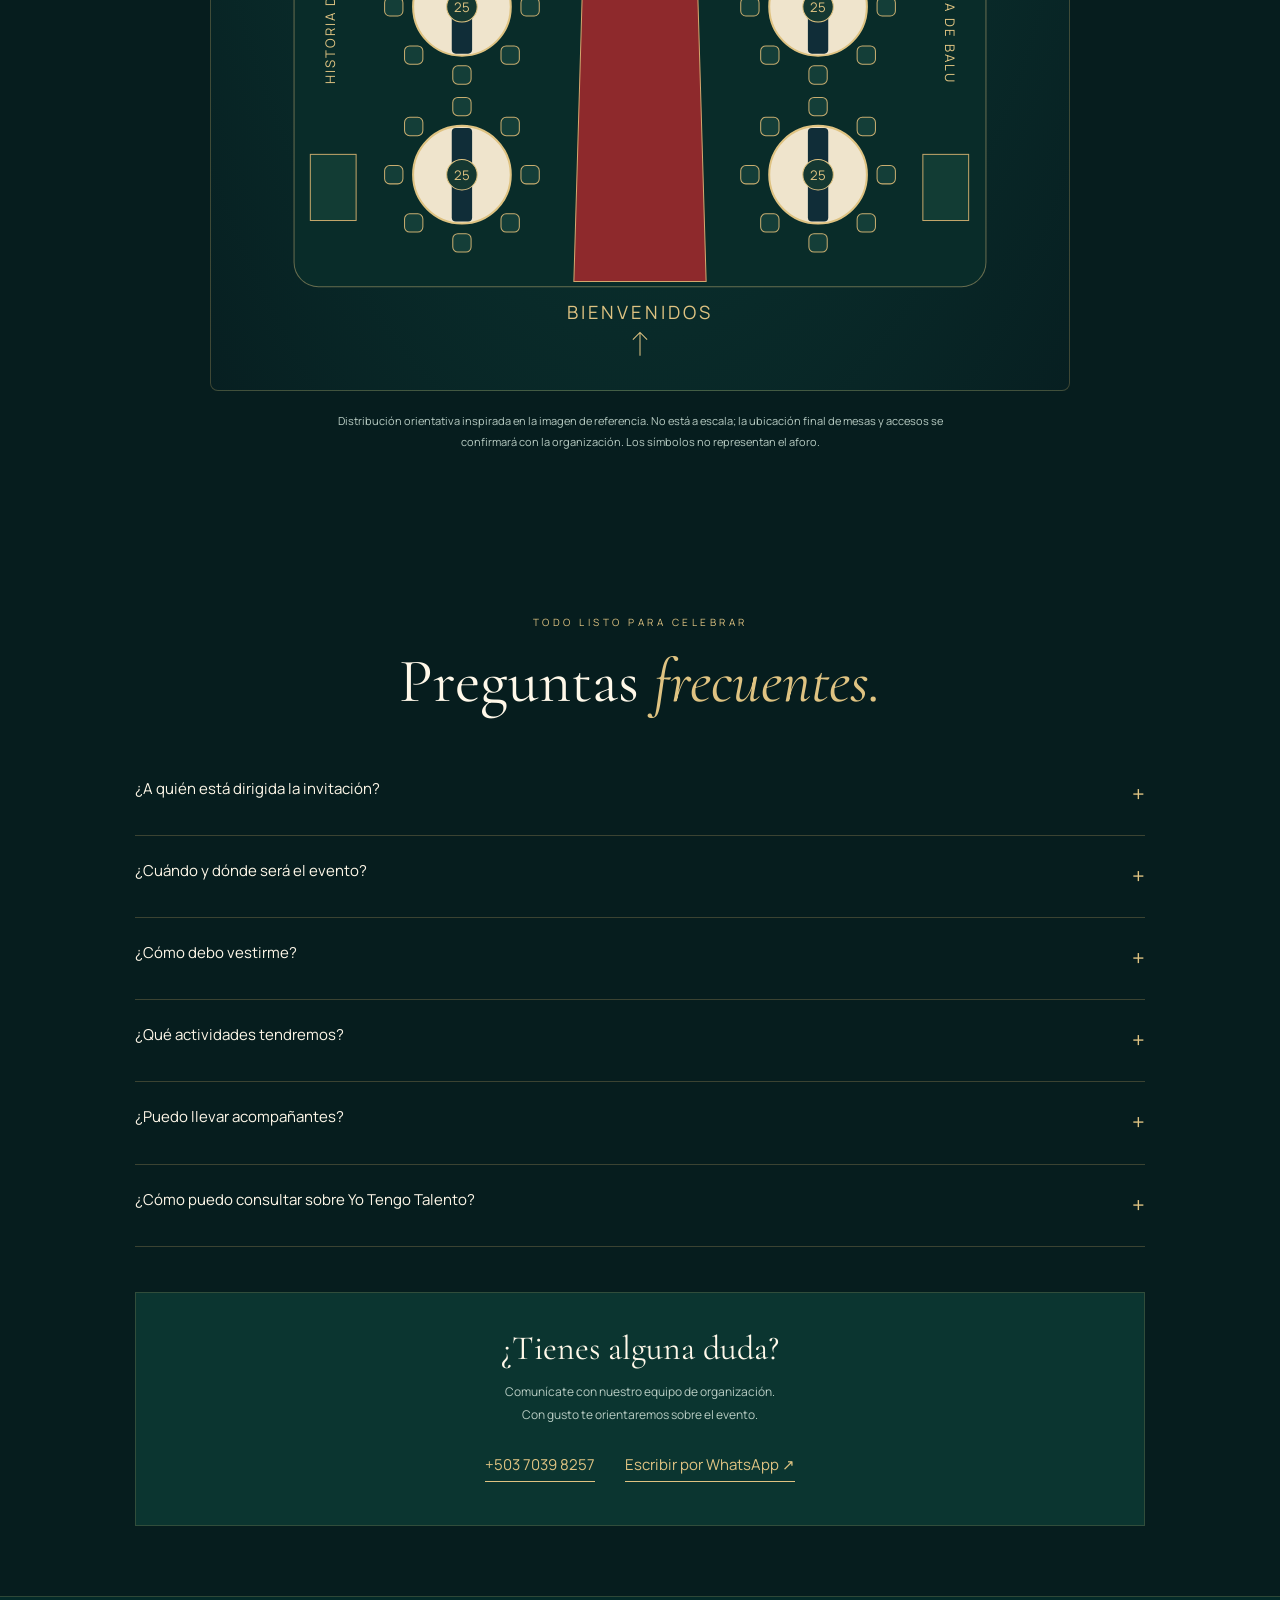
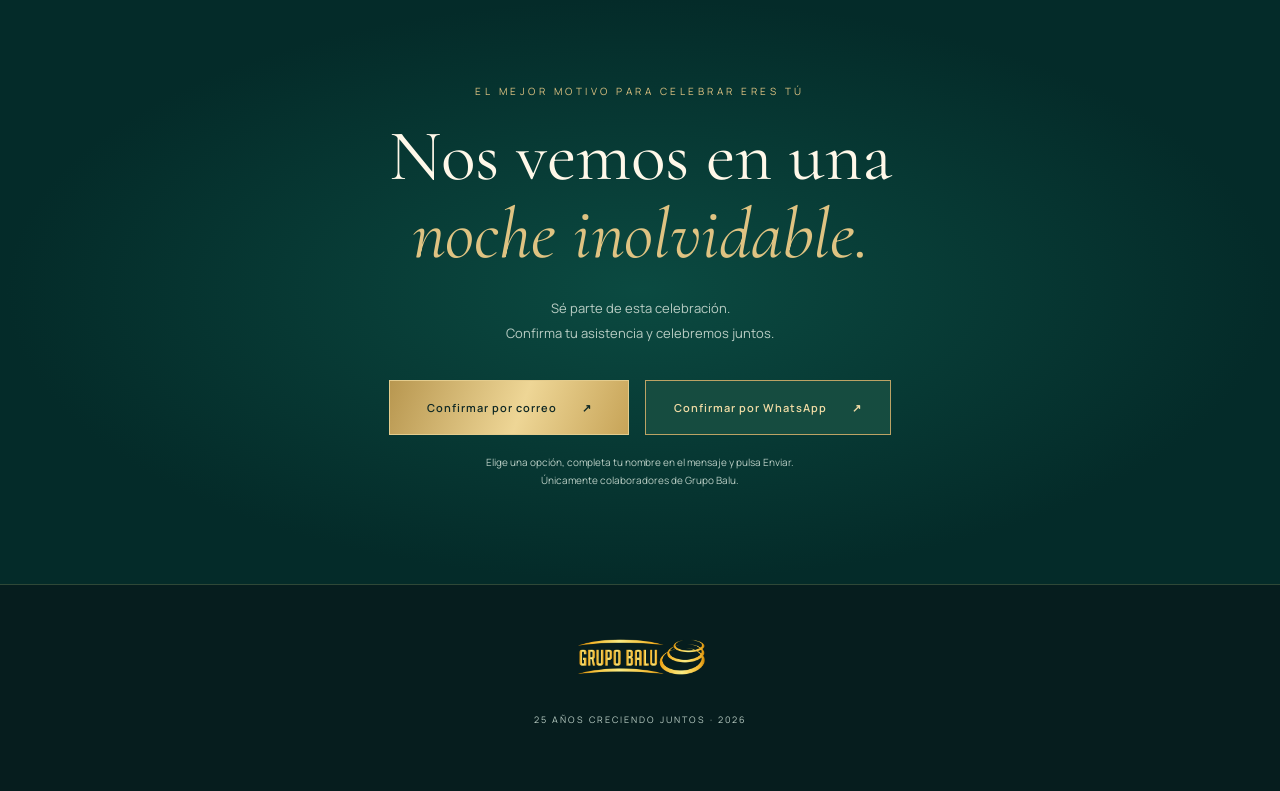
